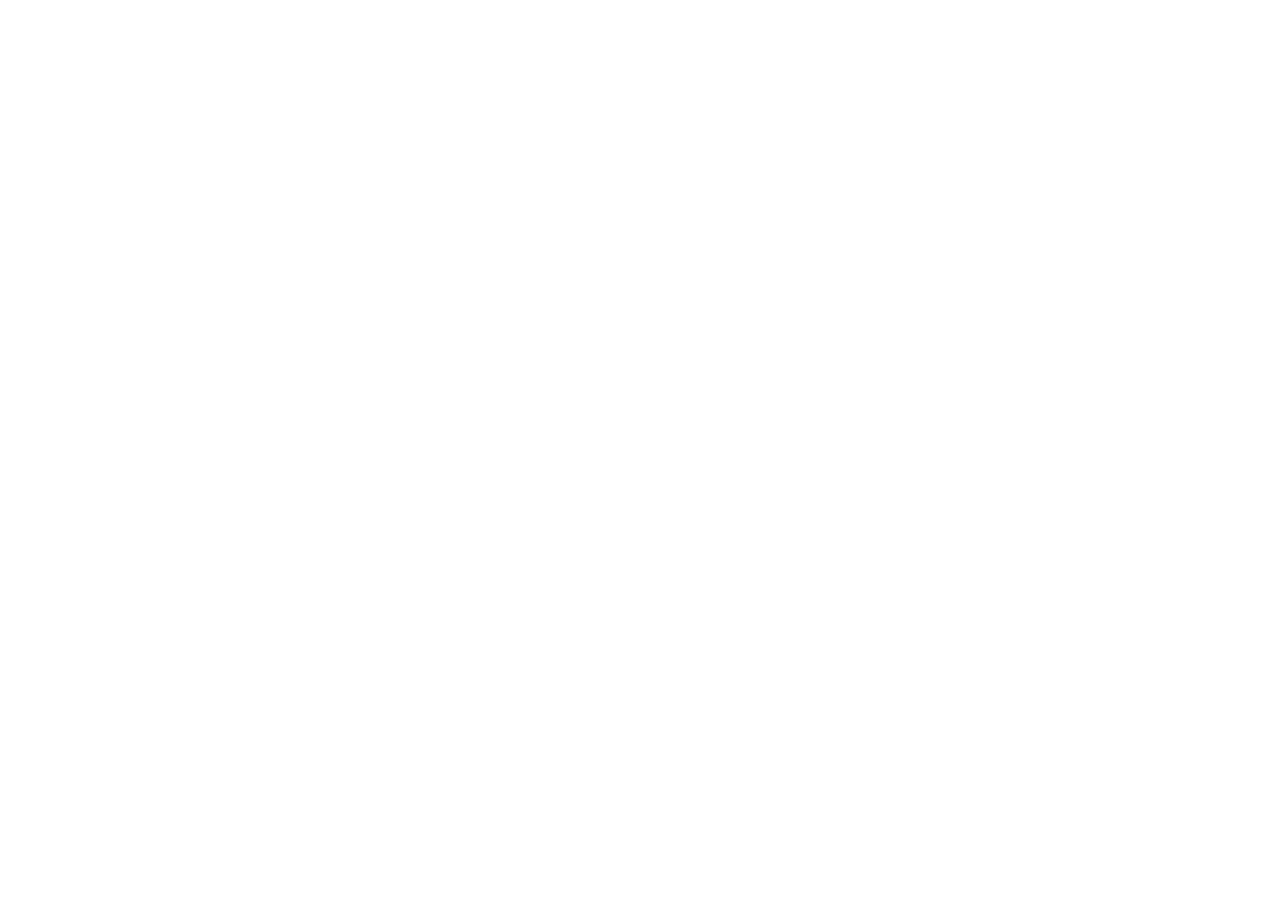
==== pages/about.html @ 2a04b501 "[FEAT] Create HTML structure for pages close #25" ====
<!DOCTYPE html>
<html lang="en">
  <head>
    <meta charset="UTF-8" />
    <meta name="viewport" content="width=device-width, initial-scale=1.0" />
    <meta name="author" content="Team 2 TomorrowDevs" />
    <meta
      name="keywords"
      content="image, categories, image categorizer, cat, jpg, png, images, browse images"
    />
    <meta
      name="description"
      content="Upload your photos, and let CAT.Image analyze it."
    />
    <!-- OG Tags -->
    <meta property="og:locale" content="en" />
    <meta property="og:type" content="article" />
    <meta property="og:title" content="Cat.Image | The image categorizer" />
    <meta
      property="og:description"
      content="Upload your photos, and let CAT.Image analyze it."
    />
    <meta property="og:url" content="#" />
    <meta
      property="og:image"
      content="../assets/images/graphics/app_manifest.jpg"
    />
    <meta property="og:site_name" content="Cat.Image | The image categorizer" />
    <!-- Twitter Card -->
    <meta name="twitter:card" content="large_image" />
    <meta name="twitter:site" content="@TomorrowDevs" />
    <meta name="twitter:creator" content="@TomorrowDevs" />
    <meta http-equiv="X-UA-Compatible" content="ie=edge" />
    <meta charset="UTF-8" />
    <link rel="canonical" href="#" />
    <link rel="icon" href="../assets/icons/logo.svg" />
    <link rel="preload" href="../css/main.css" as="style" />
    <link rel="stylesheet" href="../css/main.css" />
    <title>Cat.Image | The image categorizer | About</title>
  </head>
  <body>
      <nav></nav>
      <main></main>
      <footer></footer>
  </body>
</html>
---- css/main.css ----
@import "fonts.css";
@import "reset.css";
@import "utilities.css";

/* CSS FOR THE PAGES */
@import "pages/index.css";
@import "pages/about.css";
@import "pages/select_file.css";
---- css/main.css ----
@import "fonts.css";
@import "reset.css";
@import "utilities.css";

/* CSS FOR THE PAGES */
@import "pages/index.css";
@import "pages/about.css";
@import "pages/select_file.css";
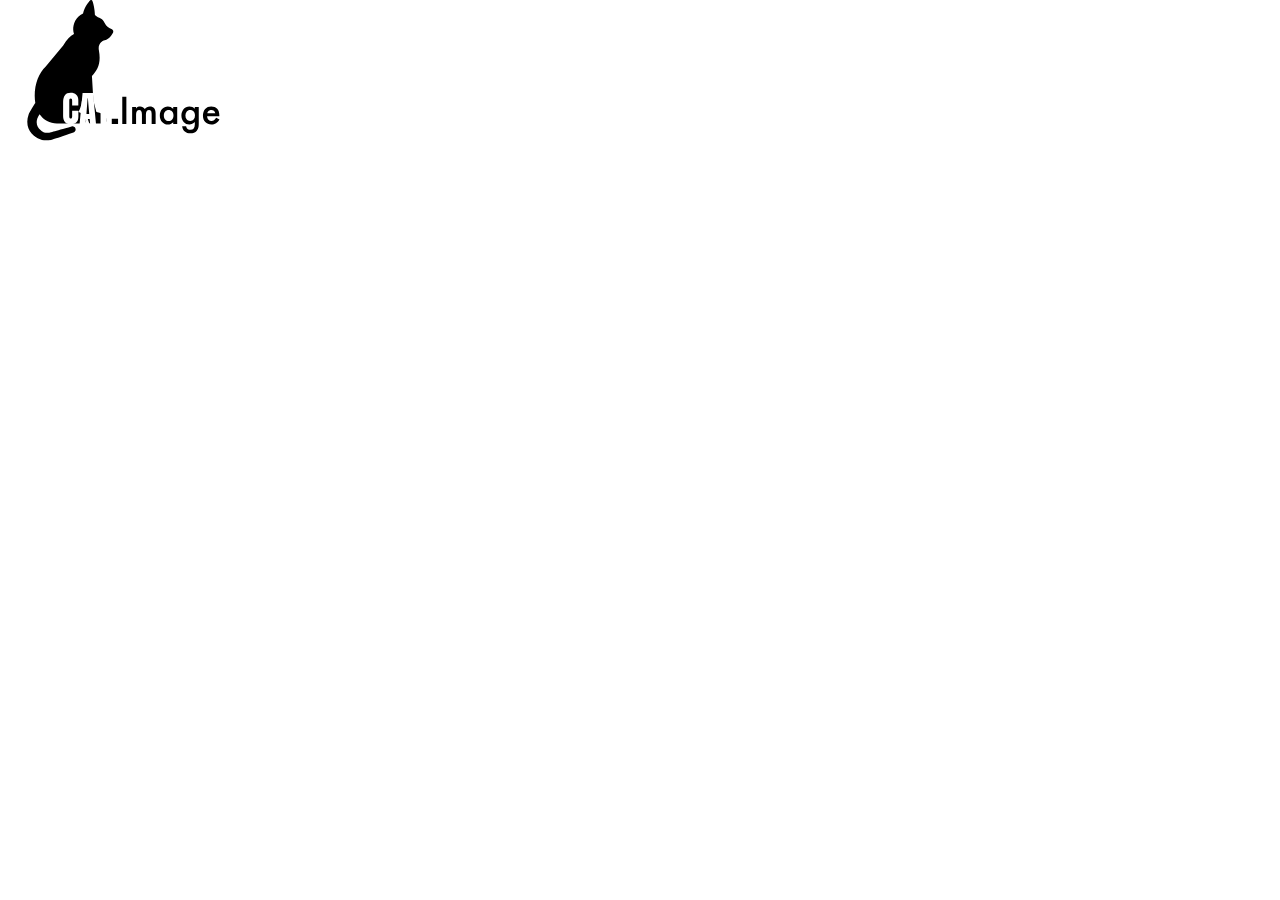
==== commit ae2e781a: "Merge branch 'master' into 17-Add-logo" ====
--- a/pages/about.html
+++ b/pages/about.html
@@ -22,9 +22,7 @@
     />
     <meta property="og:url" content="#" />
     <meta
-      property="og:image"
-      content="../assets/images/graphics/app_manifest.jpg"
-    />
+      property="og:image" content="../assets/images/graphics/app_manifest.jpg"/>
     <meta property="og:site_name" content="Cat.Image | The image categorizer" />
     <!-- Twitter Card -->
     <meta name="twitter:card" content="large_image" />
@@ -39,7 +37,10 @@
     <title>Cat.Image | The image categorizer | About</title>
   </head>
   <body>
-      <nav></nav>
+    <nav>
+      <div class="logo__bg"></div>
+      <img class="logo" src="../assets/icons/logo.svg" alt="CAT.Image logo" />
+    </nav>
       <main></main>
       <footer></footer>
   </body>
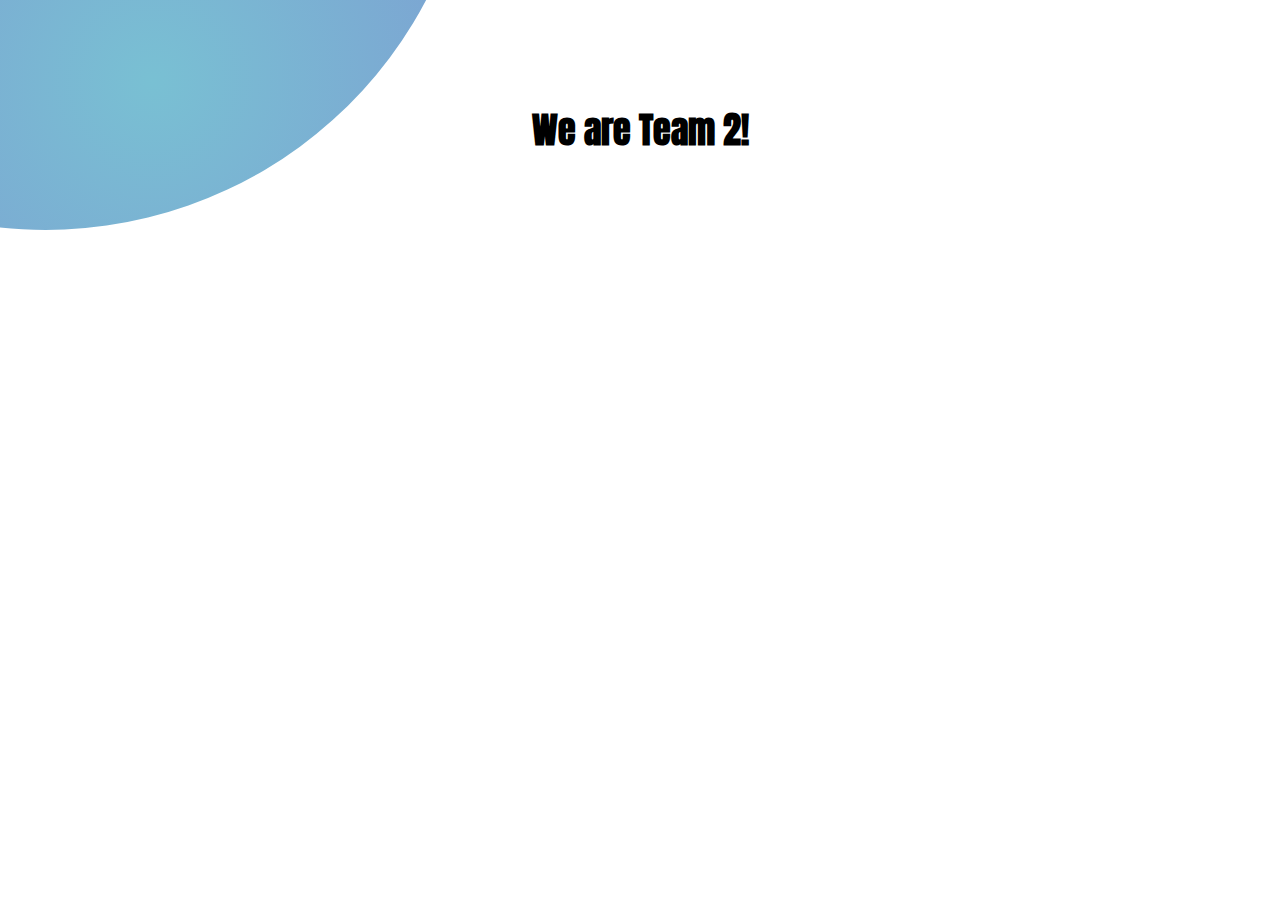
==== commit edd56714: "[FEAT] Add title close #19" ====
--- a/pages/about.html
+++ b/pages/about.html
@@ -41,7 +41,9 @@
       <div class="logo__bg"></div>
       <img class="logo" src="../assets/icons/logo.svg" alt="CAT.Image logo" />
     </nav>
-      <main></main>
-      <footer></footer>
+    <main class="about">
+      <h1>We are Team 2!</h1>
+    </main>
+    <footer></footer>
   </body>
 </html>
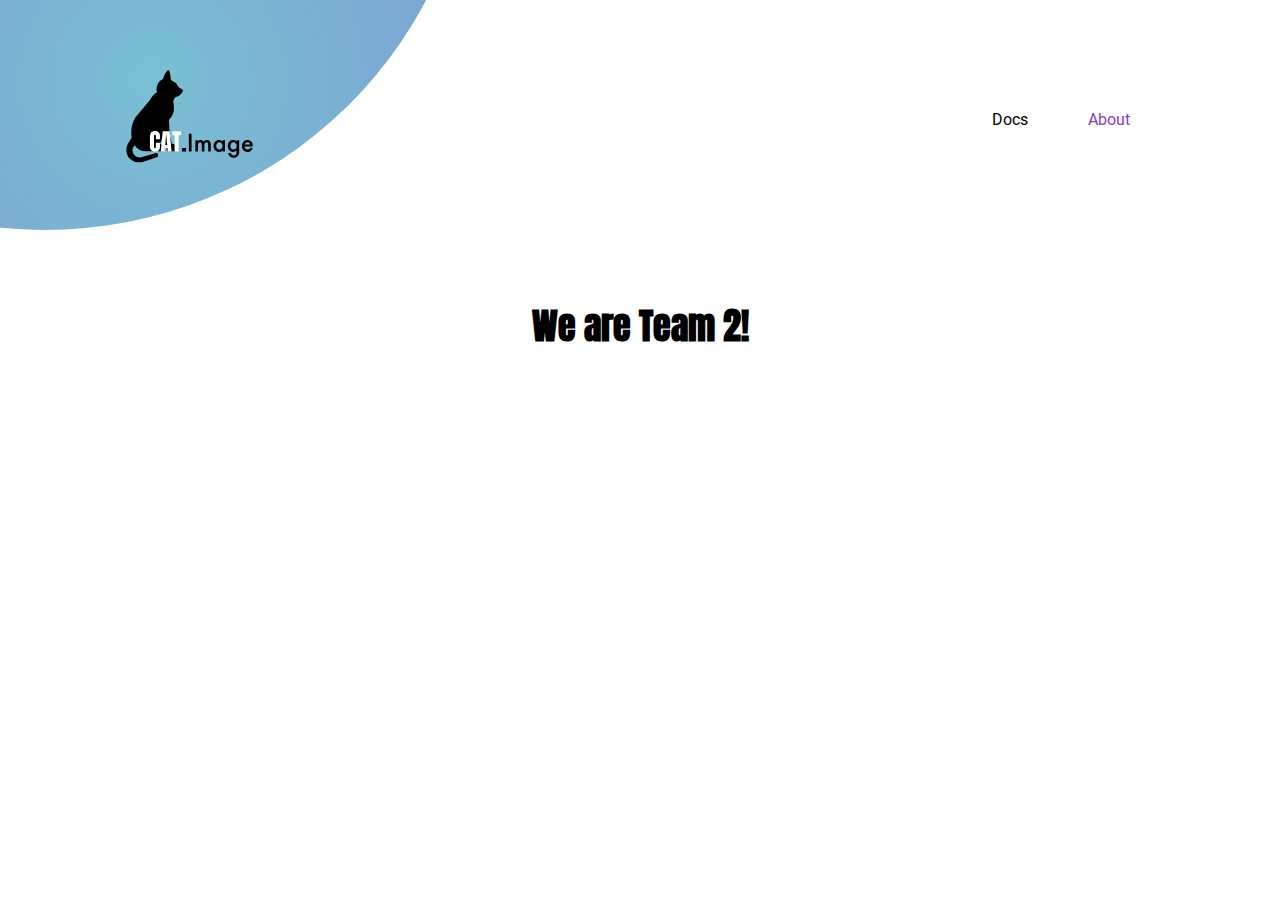
==== commit a0091fb9: "Merge branch 'master' into 19-add-title" ====
--- a/pages/about.html
+++ b/pages/about.html
@@ -22,7 +22,9 @@
     />
     <meta property="og:url" content="#" />
     <meta
-      property="og:image" content="../assets/images/graphics/app_manifest.jpg"/>
+      property="og:image"
+      content="../assets/images/graphics/app_manifest.jpg"
+    />
     <meta property="og:site_name" content="Cat.Image | The image categorizer" />
     <!-- Twitter Card -->
     <meta name="twitter:card" content="large_image" />
@@ -40,7 +42,12 @@
     <nav>
       <div class="logo__bg"></div>
       <img class="logo" src="../assets/icons/logo.svg" alt="CAT.Image logo" />
+      <ul class="nav__links">
+        <li><a href="#">Docs</a></li>
+        <li><a href="/pages/about.html" class="current">About</a></li>
+      </ul>
     </nav>
+
     <main class="about">
       <h1>We are Team 2!</h1>
     </main>
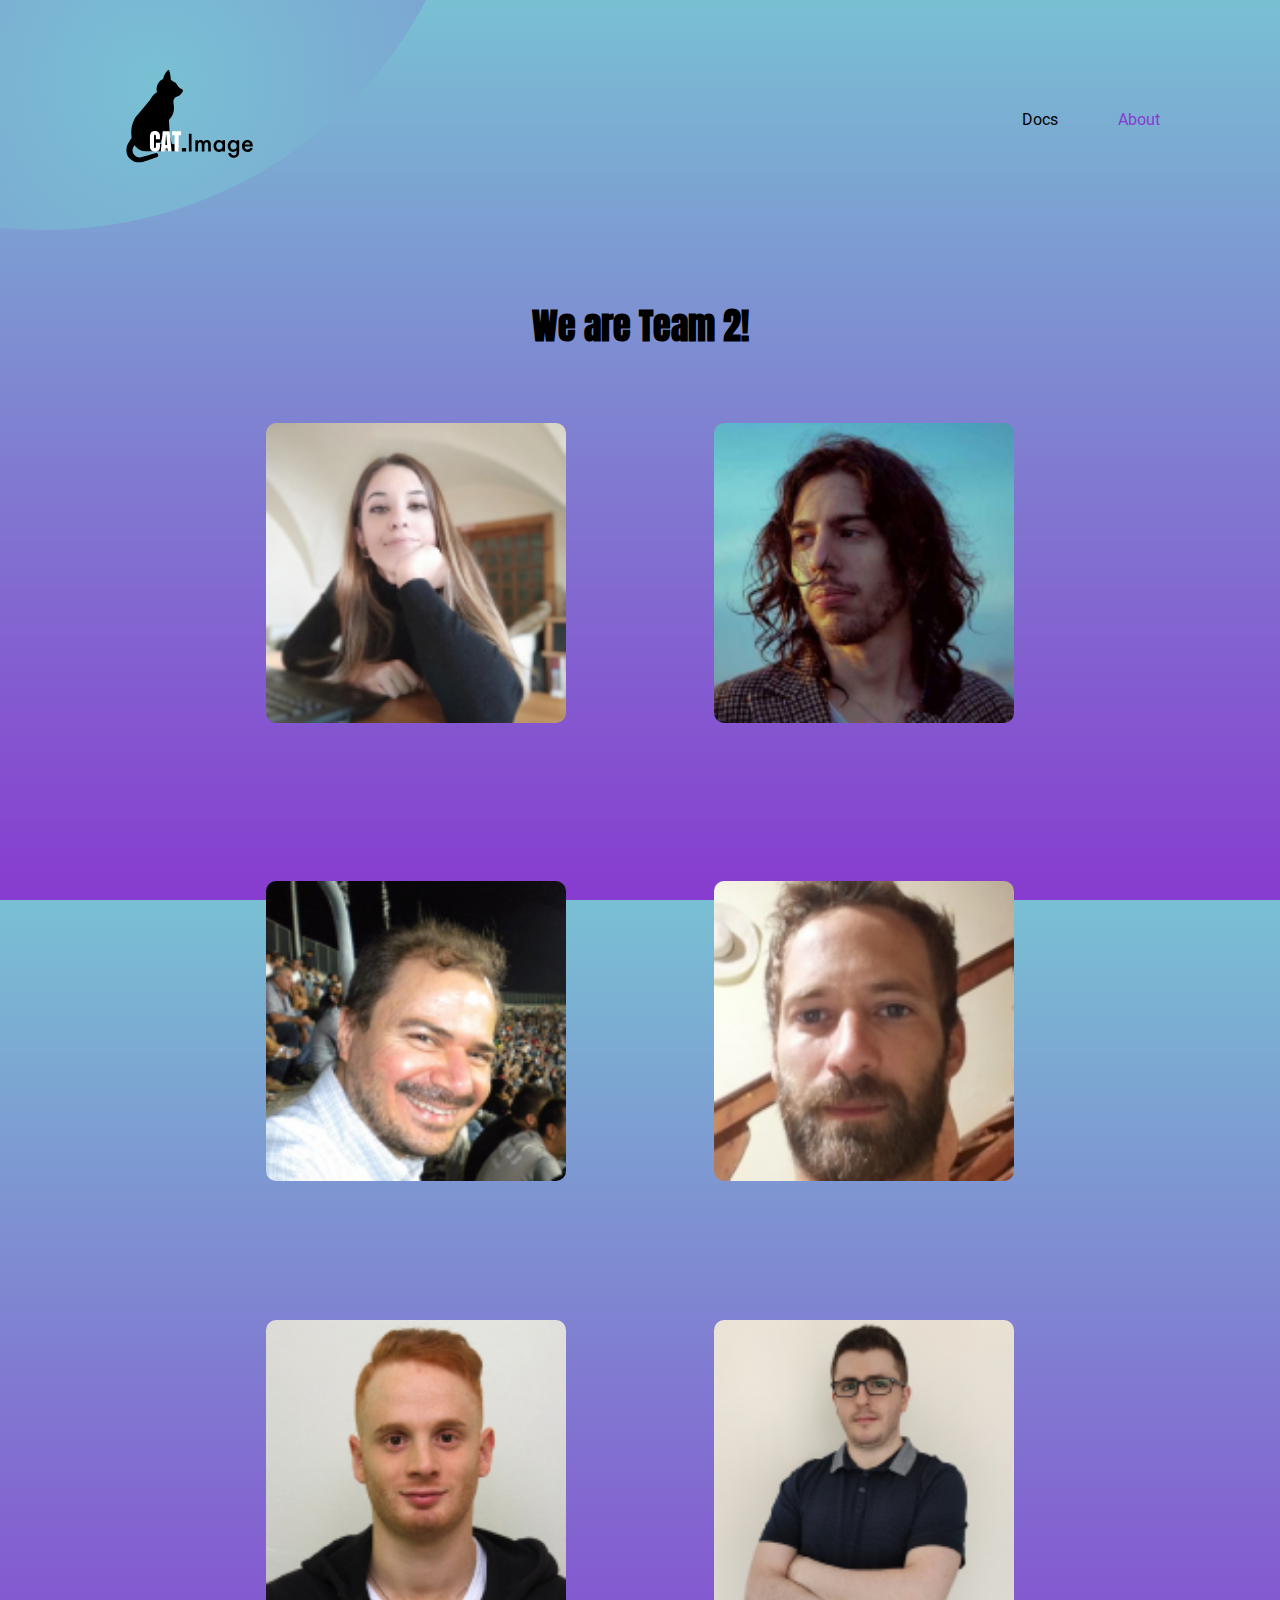
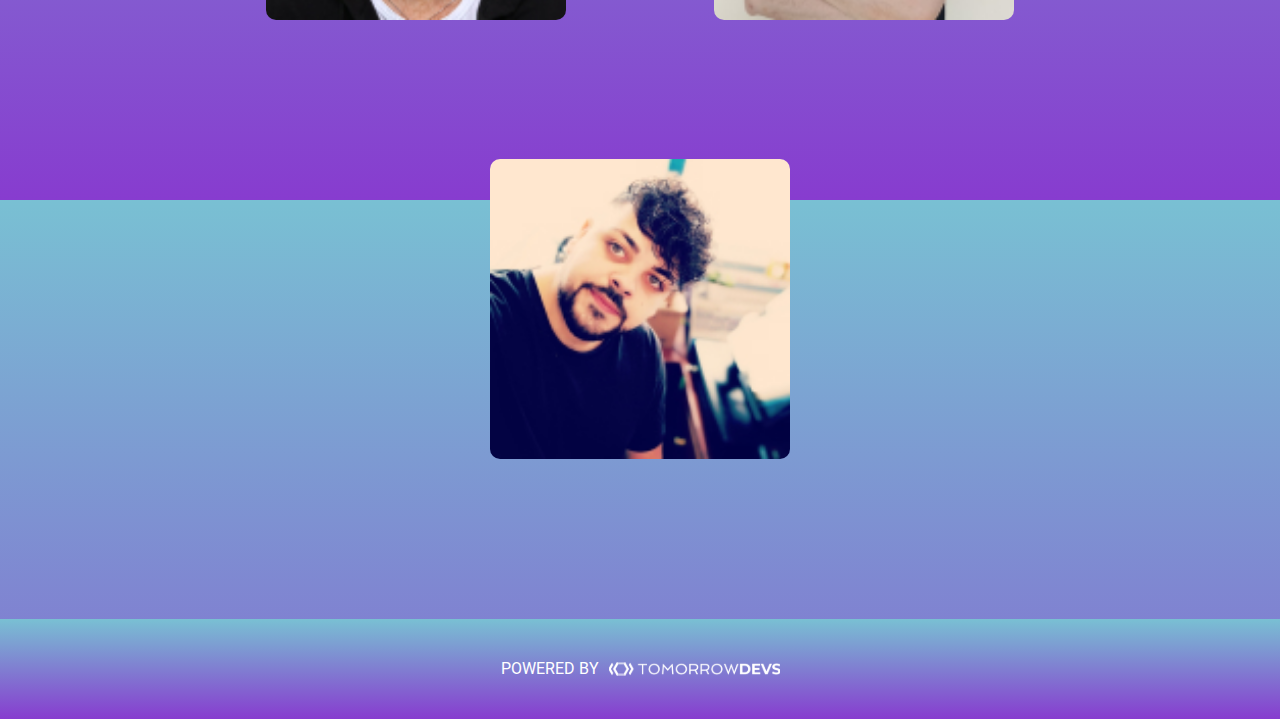
==== commit dd807c82: "Merge pull request #29 from isabel-lombardi/20-add-team-section" ====
--- a/pages/about.html
+++ b/pages/about.html
@@ -21,10 +21,7 @@
       content="Upload your photos, and let CAT.Image analyze it."
     />
     <meta property="og:url" content="#" />
-    <meta
-      property="og:image"
-      content="../assets/images/graphics/app_manifest.jpg"
-    />
+    <meta property="og:image" content="../assets/graphics/app_manifest.jpg" />
     <meta property="og:site_name" content="Cat.Image | The image categorizer" />
     <!-- Twitter Card -->
     <meta name="twitter:card" content="large_image" />
@@ -33,7 +30,7 @@
     <meta http-equiv="X-UA-Compatible" content="ie=edge" />
     <meta charset="UTF-8" />
     <link rel="canonical" href="#" />
-    <link rel="icon" href="../assets/icons/logo.svg" />
+    <link rel="icon" href="../assets/icons/cat.png" />
     <link rel="preload" href="../css/main.css" as="style" />
     <link rel="stylesheet" href="../css/main.css" />
     <title>Cat.Image | The image categorizer | About</title>
@@ -50,7 +47,65 @@
 
     <main class="about">
       <h1>We are Team 2!</h1>
+      <div class="about__team">
+        <div class="about__team__elem">
+          <img
+            src="../assets/graphics/team/isabel.jpg"
+            alt="Isabel, Team Leader, BackEnd"
+          />
+          <h2>Isabel Lombardi</h2>
+          <span>Team Leader</span>
+          <p>BackEnd</p>
+        </div>
+        <div class="about__team__elem">
+          <img
+            src="../assets/graphics/team/matteo.jpg"
+            alt="Matteo, FrontEnd"
+          />
+          <h2>Matteo Nini</h2>
+          <p>FrontEnd</p>
+        </div>
+        <div class="about__team__elem">
+          <img
+            src="../assets/graphics/team/giuseppe.jpg"
+            alt="Giuseppe, BackEnd"
+          />
+          <h2>Giuseppe Marcucci</h2>
+          <p>BackEnd</p>
+        </div>
+        <div class="about__team__elem">
+          <img src="../assets/graphics/team/marco.jpg" alt="Marco, BackEnd" />
+          <h2>Marco Di Maio</h2>
+          <p>BackEnd</p>
+        </div>
+        <div class="about__team__elem">
+          <img src="../assets/graphics/team/davide.jpg" alt="Davide, BackEnd" />
+          <h2>Davide Panetta</h2>
+          <p>BackEnd</p>
+        </div>
+        <div class="about__team__elem">
+          <img
+            src="../assets/graphics/team/flavio.jpg"
+            alt="Flavio, FrontEnd"
+          />
+          <h2>Flavio Pinto</h2>
+          <p>FrontEnd</p>
+        </div>
+        <div class="about__team__elem">
+          <img
+            src="../assets/graphics/team/sebastian.jpg"
+            alt="Sebastian, FrontEnd"
+          />
+          <h2>Sebastian Hornoi</h2>
+          <p>FrontEnd</p>
+        </div>
+      </div>
     </main>
-    <footer></footer>
+    <footer>
+      <div class="footer__sponsors">
+        <span>POWERED BY</span>
+        <img src="../assets/icons/tdevs.svg" alt="TomorrowDevs" />
+      </div>
+    </footer>
   </body>
 </html>
